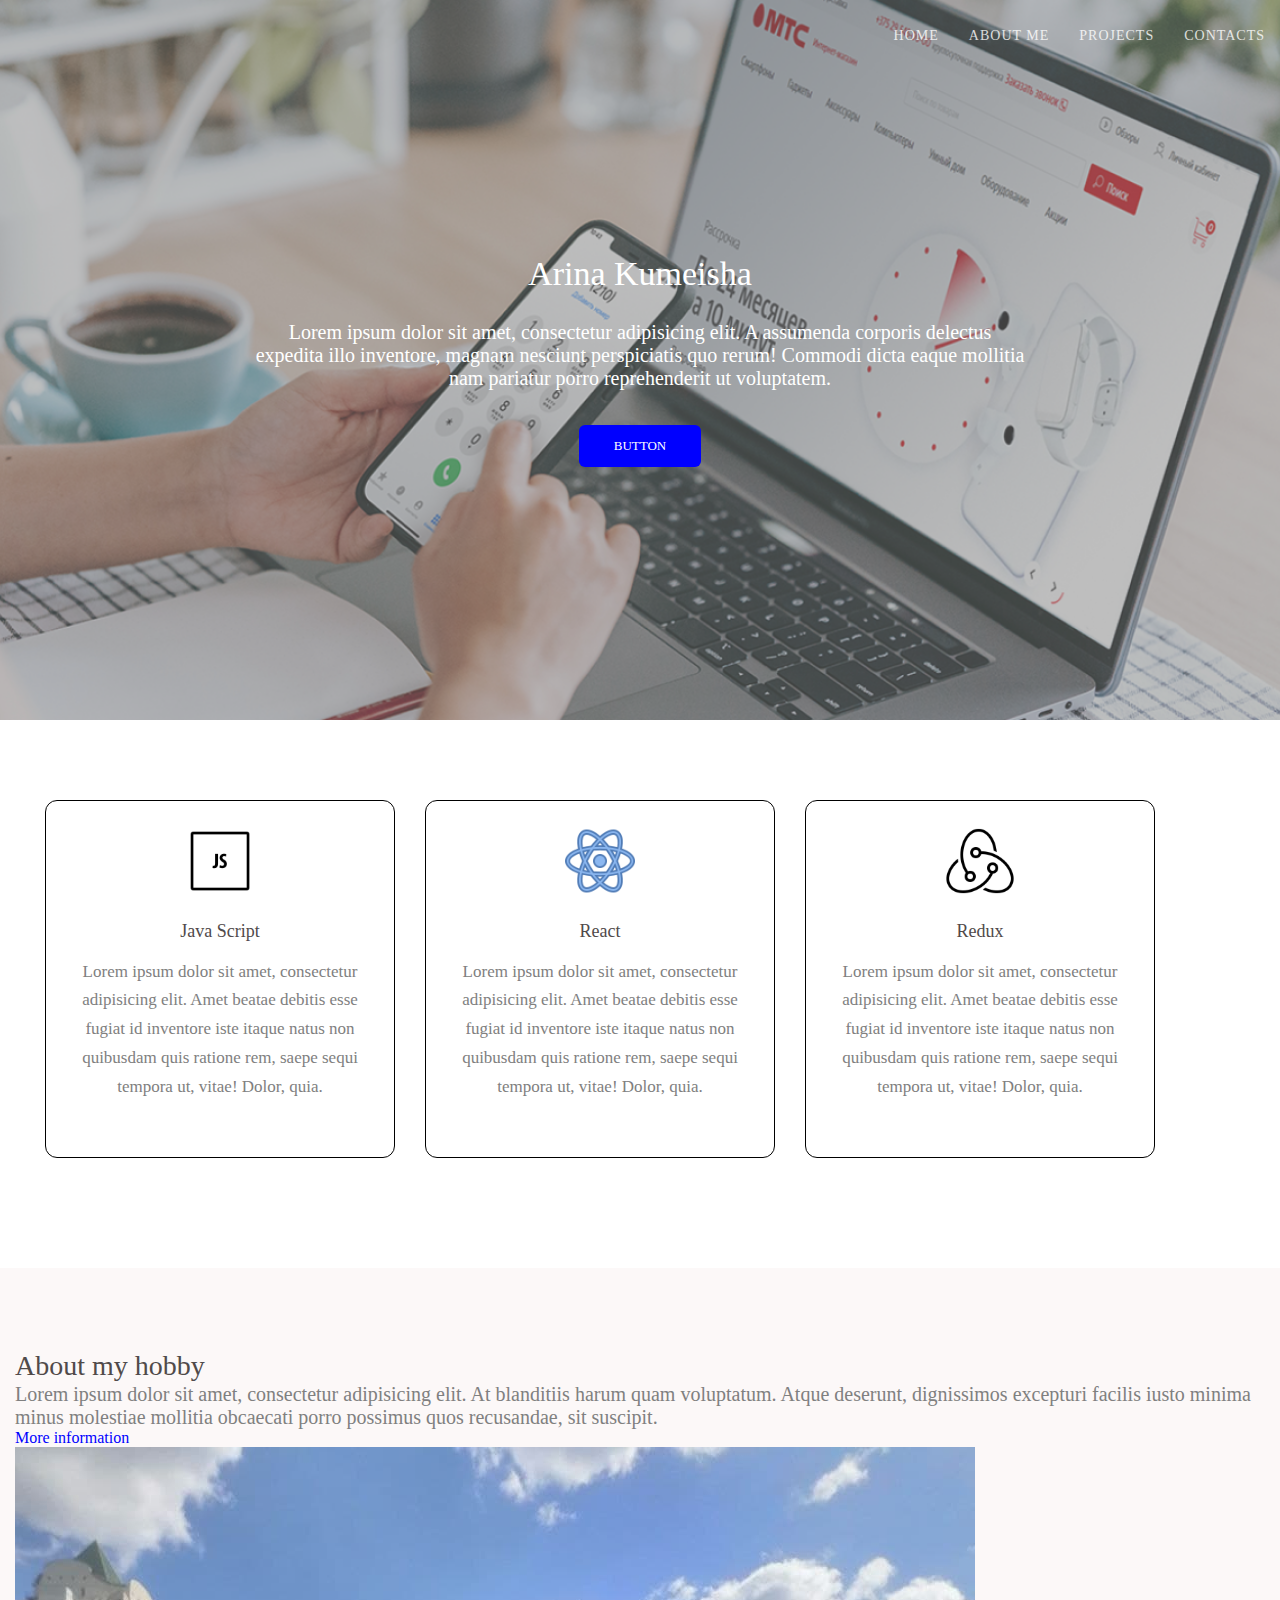
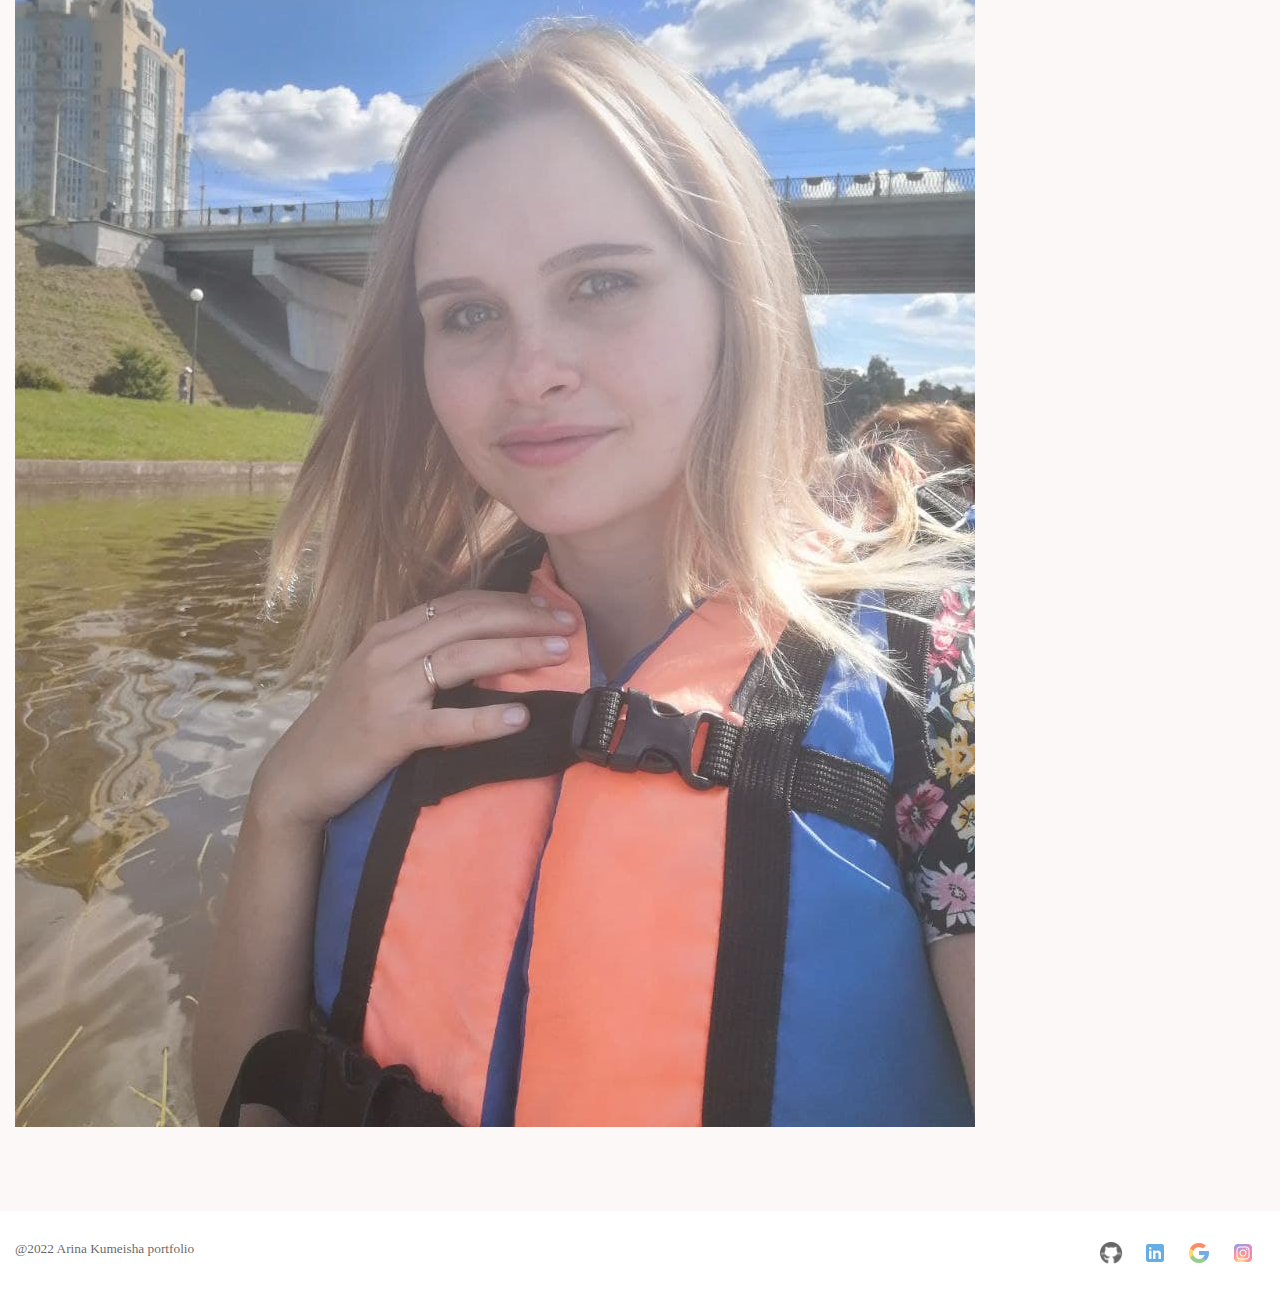
==== index.html @ bc1ef73f "Commit message." ====
<!doctype html>
<html lang="en">
<head>
    <meta charset="UTF-8">
    <meta name="viewport"
          content="width=device-width, user-scalable=no, initial-scale=1.0, maximum-scale=1.0, minimum-scale=1.0">
    <meta http-equiv="X-UA-Compatible" content="ie=edge">
    <title>Document</title>
    <link rel="stylesheet" href="css/main.css">
    <link rel="preconnect" href="https://fonts.googleapis.com">
    <link rel="preconnect" href="https://fonts.gstatic.com" crossorigin>
    <link href="https://fonts.googleapis.com/css2?family=Heebo:wght@100&family=Open+Sans:wght@300;400;700&family=Vollkorn:ital,wght@0,400;0,500;0,600;1,400&display=swap"
          rel="stylesheet">
</head>
<body>
<header class="navbar">
    <div class="container">

        <nav class="navbar-nav">
            <ul>
                <li>
                    <a href="index.html">Home</a>
                </li>
                <li>
                    <a href="components/about.html">About me</a>
                </li>
                <li>
                    <a href="components/projects.html">Projects</a>
                </li>
                <li>
                    <a href="components/contacts.html">Contacts</a>
                </li>
            </ul>
        </nav>
    </div>
</header>

<main>
    <section class="phone" style="background-image: url('css/image/phone.png')">
        <div class="container">
            <h1>Arina Kumeisha</h1>
            <p class="lead">Lorem ipsum dolor sit amet, consectetur adipisicing elit. A assumenda corporis delectus expedita illo
                inventore, magnam nesciunt perspiciatis quo rerum! Commodi dicta eaque mollitia nam pariatur porro
                reprehenderit
                ut voluptatem.
            </p>
            <a href="#" class="btn btn-primary">Button</a>
        </div>
    </section>

    <section class="section-padding">
        <div class="container">
            <div class="skills">

                <div class="skills-col">
                    <div class="skill">
                        <img src="css/image/js.png " alt="js">
                        <h4>Java Script</h4>
                        <p class="lead">Lorem ipsum dolor sit amet, consectetur adipisicing elit. Amet beatae debitis esse fugiat
                            id inventore iste itaque natus non quibusdam quis ratione rem, saepe sequi tempora ut,
                            vitae! Dolor, quia.</p>
                    </div>
                </div>
                <div class="skills-col">
                    <div class="skill">
                        <img src="css/image/react.png " alt="js">
                        <h4>React</h4>
                        <p class="lead">Lorem ipsum dolor sit amet, consectetur adipisicing elit. Amet beatae debitis esse fugiat
                            id inventore iste itaque natus non quibusdam quis ratione rem, saepe sequi tempora ut,
                            vitae! Dolor, quia.</p>
                    </div>
                </div>

                <div class="skills-col">
                    <div class="skill">
                        <img src="css/image/redux.png " alt="js">
                        <h4>Redux</h4>
                        <p class="lead">Lorem ipsum dolor sit amet, consectetur adipisicing elit. Amet beatae debitis esse fugiat
                            id inventore iste itaque natus non quibusdam quis ratione rem, saepe sequi tempora ut,
                            vitae! Dolor, quia.</p>
                    </div>
                </div>

            </div>
        </div>
    </section>


    <section class="section-padding section-grey">
        <div class="container">
            <div class="hobby-section">
                <div class="hobby-text">
                    <h2>About my hobby</h2>
                    <p class="lead">Lorem ipsum dolor sit amet, consectetur adipisicing elit. At blanditiis harum quam voluptatum.
                        Atque deserunt,
                        dignissimos excepturi facilis iusto minima minus molestiae mollitia obcaecati porro possimus
                        quos recusandae, sit suscipit.

                    </p>
                    <a href="#"> More information</a>
                </div>
                <div class="hobby-img">
                    <img src="css/image/photo3.jpg" alt="hobby" class="img-shadow image-rounded">
                </div>

            </div>

        </div>

    </section>
</main>
<footer>
<div class="container">
    <div class="footer-row">
    <small class="footer-copyright">@2022 Arina Kumeisha portfolio</small>
    <ul class="footer-social">
        <li>
            <a href="#">
                <img src="css/image/github.png" alt="git">
            </a>
        </li>

        <li>
            <a href="#">
                <img src="css/image/link.png" alt="linkedin">
            </a>
        </li>

        <li>
            <a href="#">
                <img src="css/image/google.png" alt="gmail">
            </a>
        </li>

        <li>
            <a href="#">
                <img src="css/image/instagram.png" alt="instagram">
            </a>
        </li>
    </ul>
    </div>
</div>
</footer>
</body>
</html>
---- css/main.css ----
/*common*/
*, h1, h2, h3, h4, h5, p, ul, a {
    margin: 0;
    padding: 0;
}

*,
*:before,
*:after {
    box-sizing: border-box;

}

html, body {
    overflow-x: hidden;
}

.body {
    font-family: "Open Sans", sans-serif;
    font-size: 15px;
    line-height: 3.0;
    color: #504a4a;
    display: flex;
    flex-direction: column;
    min-width: 100vh;
    min-height: 90vh;
}

.main {
    flex: 1;
}

a {
    color: blue;
    text-decoration: none;
    transition: all .3s ease;
}

a:not(.btn):hover {
    color: #3f3fa3;
}

p + a:not (.btn) { /*запись обозначает , что когда линк после параграфа не в button, то след стили*/
    font-size: 13px;
    font-weight: 700;
}

h1, h2, h3, h4, h5, h6 {
    line-height: 1.25;
    font-weight: 300;
    color: #504a4a;
}

h1 {
    font-size: 34px;
}

h2 {
    font-size: 28px;
}

h3 {
    font-size: 22px;
}

h4 {
    font-size: 18px;
}

@media (max-width: 992px) {
    h1 {
        font-size: 44px;
    }

    h2 {
        font-size: 33px;
    }

    h3 {
        font-size: 26px;
    }

    h4 {
        font-size: 20px;
    }
}

.section-padding {
    padding-top: 80px;
    padding-bottom: 80px;
}

/*
Universal*/

.container {
    max-width: 1280px;
    width: 100%;
    margin: 0 auto;
    padding-right: 15px;
    padding-left: 15px;
}

.lead {
    font-size: 16px;
    color: grey;
    font-weight: 300;
}

@media (min-width: 992px) {
    .lead {
        font-size: 20px;
    }
}

.btn {
    display: inline-flex;
    align-items: center;
    justify-content: center;
    color: white;
    height: 30px;
    border-radius: 6px;
    padding: 3px 25px;
    transition: 0.1s linear;
    font-size: 13px;
}

@media (min-width: 992px) {
    .btn {
        height: 42px;
        padding: 5px 35px;
    }

}

.btn-primary {
    background-color: blue;
    text-transform: uppercase;
}

.btn-primary:hover {
    background-color: #5e5ef4;
    transform: translate3d(0, -3px, 0);
}

/*navbar*/
.navbar {
    position: absolute;
    display: flex;
    align-items: center;
    width: 100%;
    height: 70px;
    left: 0;
    right: 0;
    z-index: 2;
}

.navbar .container {
    display: flex;
    align-items: center;
    justify-content: center;
    flex-wrap: wrap;
}

.navbar-nav {
    margin-left: auto;
}

.navbar-nav ul {
    display: flex;
    list-style: none;
    margin-left: -15px;
    margin-right: -15px;
}

.navbar-nav li a {
    color: white;
    text-transform: uppercase;
    font-size: 14px;
    letter-spacing: 1px;
    opacity: 0.8;
    transition: opacity 0.3s ease;
}

.navbar-nav li a:hover {
    color: white;
    transform: translate3d(0, -2px, 0);
    opacity: 1;
    font-weight: 600;

}

.navbar-nav li {
    padding-left: 15px;
    padding-right: 15px;
}

@media (max-width: 400px) {
    .navbar-nav ul {
        margin: 0 auto;

    }
}

/*select phone*/
.phone {
    position: relative;
    display: flex;
    align-items: center;
    min-height: 80vh;
    padding-top: 80px;
    padding-bottom: 80px;
    text-align: center;
    background-size: cover;
    background-position: center;
}

.phone:before {
    content: " ";
    position: absolute;
    background-color: grey;
    left: 0;
    right: 0;
    opacity: 0.5;
    width: 100%;
    height: 100%;
}

.phone h1 {
    margin-bottom: 25px;
    color: white;
}

.phone .container {
    max-width: 800px;
    position: relative;
}

.phone p {
    margin-bottom: 35px;
    font-weight: 300;
    color: white;
}


/*skills*/

.skills {
    display: flex;
    align-items: center;
    text-align: center;
    flex-wrap: wrap;
    margin-left: 15px;
    margin-right: 15px;
    text-wrap: normal;
}

.skills-col {
    padding-left: 15px;
    padding-right: 15px;
    margin-bottom: 30px;
}

.skill {
    border: 1px solid black;
    padding: 25px;
    border-radius: 12px;
    width: 350px;
}

@media (max-width: 826px) {
  .skills {
      flex-direction: column;
      align-items: center;
      justify-content: space-between;
  }
      .skill {
          width: 500px;
      }
    }
@media (max-width: 600px){
    .skill {
        width: 430px;
    }
}
@media (max-width: 400px){
    .skill {
        width: 300px;
    }
}

.skill img {
    max-width: 70px;
    margin-bottom: 20px;
}

.skill h4 {
    font-weight: 400;
    margin-bottom: 15px;
}

.skill p {
    margin: 0 auto 30px auto;
    font-size: 17px;
    line-height: 1.7;
}

.section-grey {
    border-right: grey;
    background-color: #fcf8f8;
}

/*footer*/
.footer-row {
    display: flex;
    justify-content: space-between;
    padding-top: 30px;
    padding-bottom: 30px;
}

.footer-copyright {
    opacity: 0.6;
}

.footer-social {
    display: flex;
    list-style: none;
    align-items: center;
}

.footer-social li {
    padding-right: 10px;
    padding-left: 10px;
}

.footer-social a {
    opacity: 0.6;
}

.footer-social a:hover {
    opacity: 1;
}

.footer-social img {
    max-width: 24px;
}
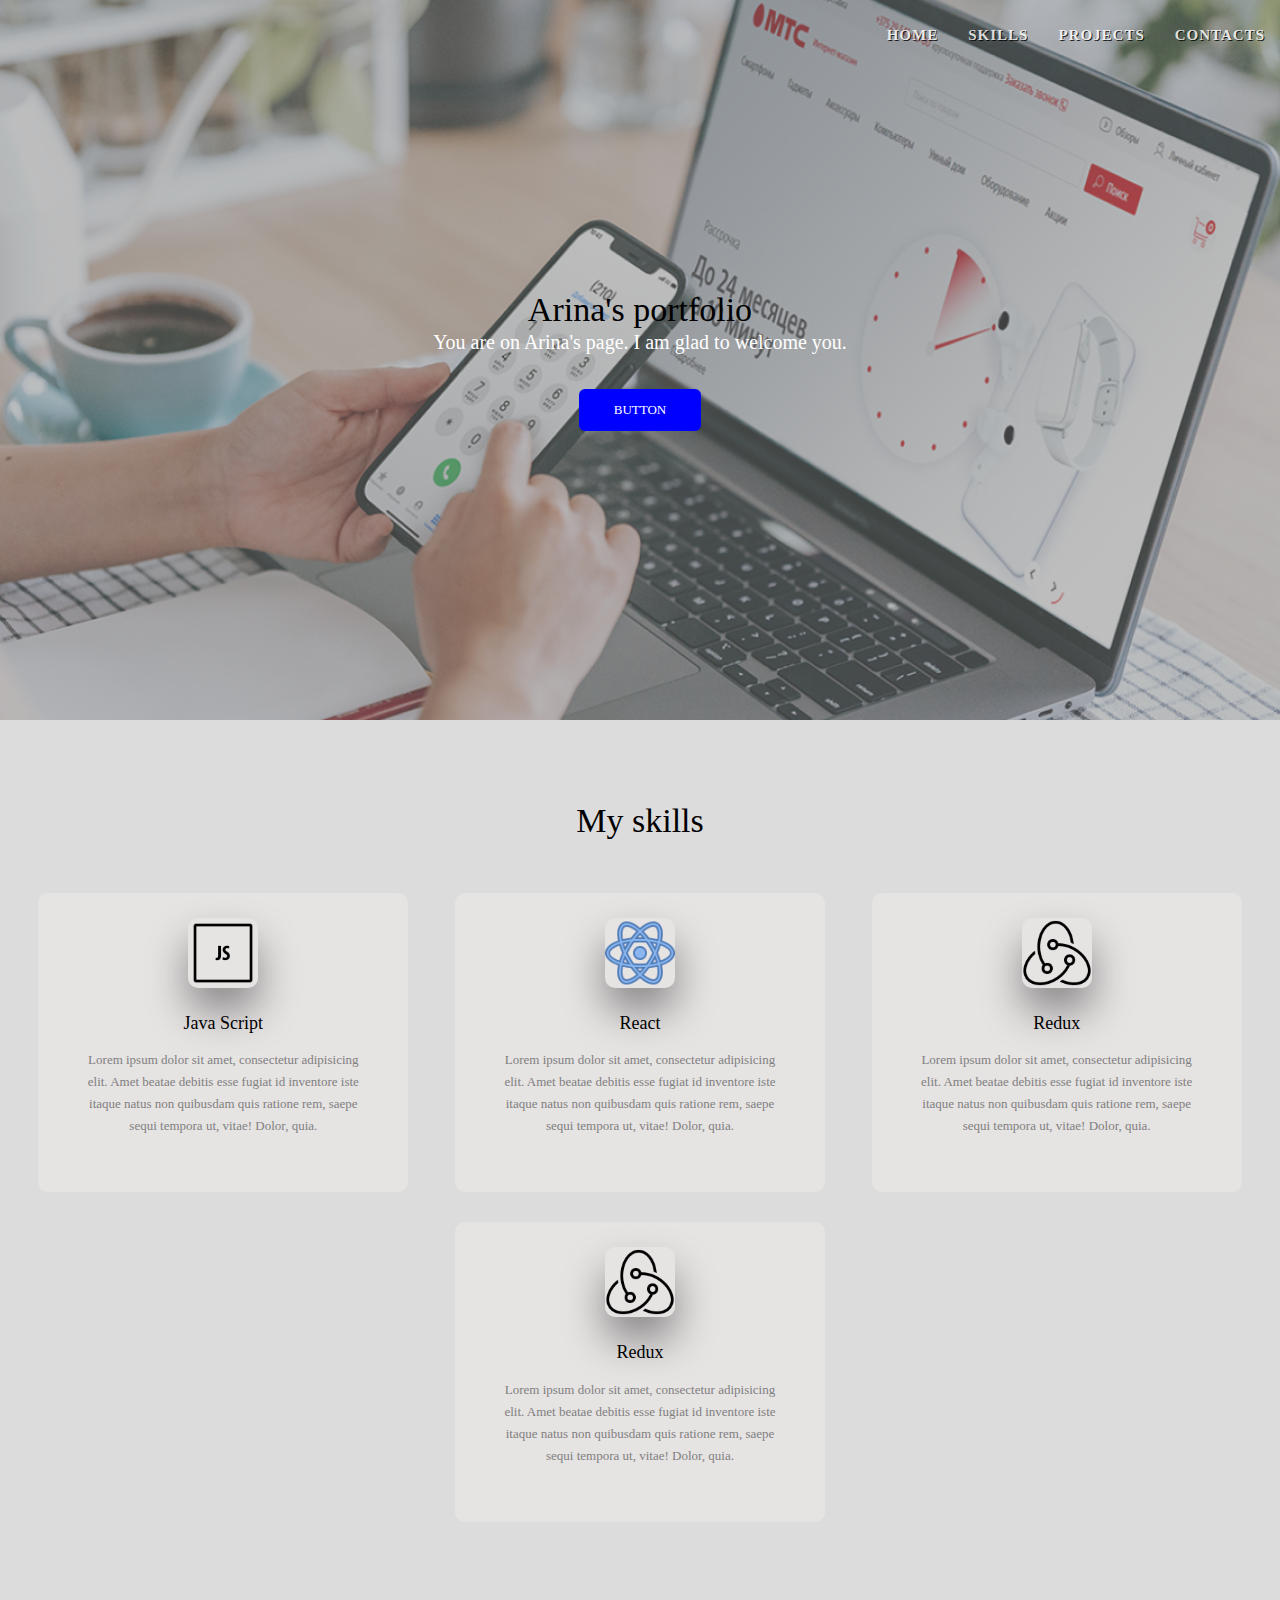
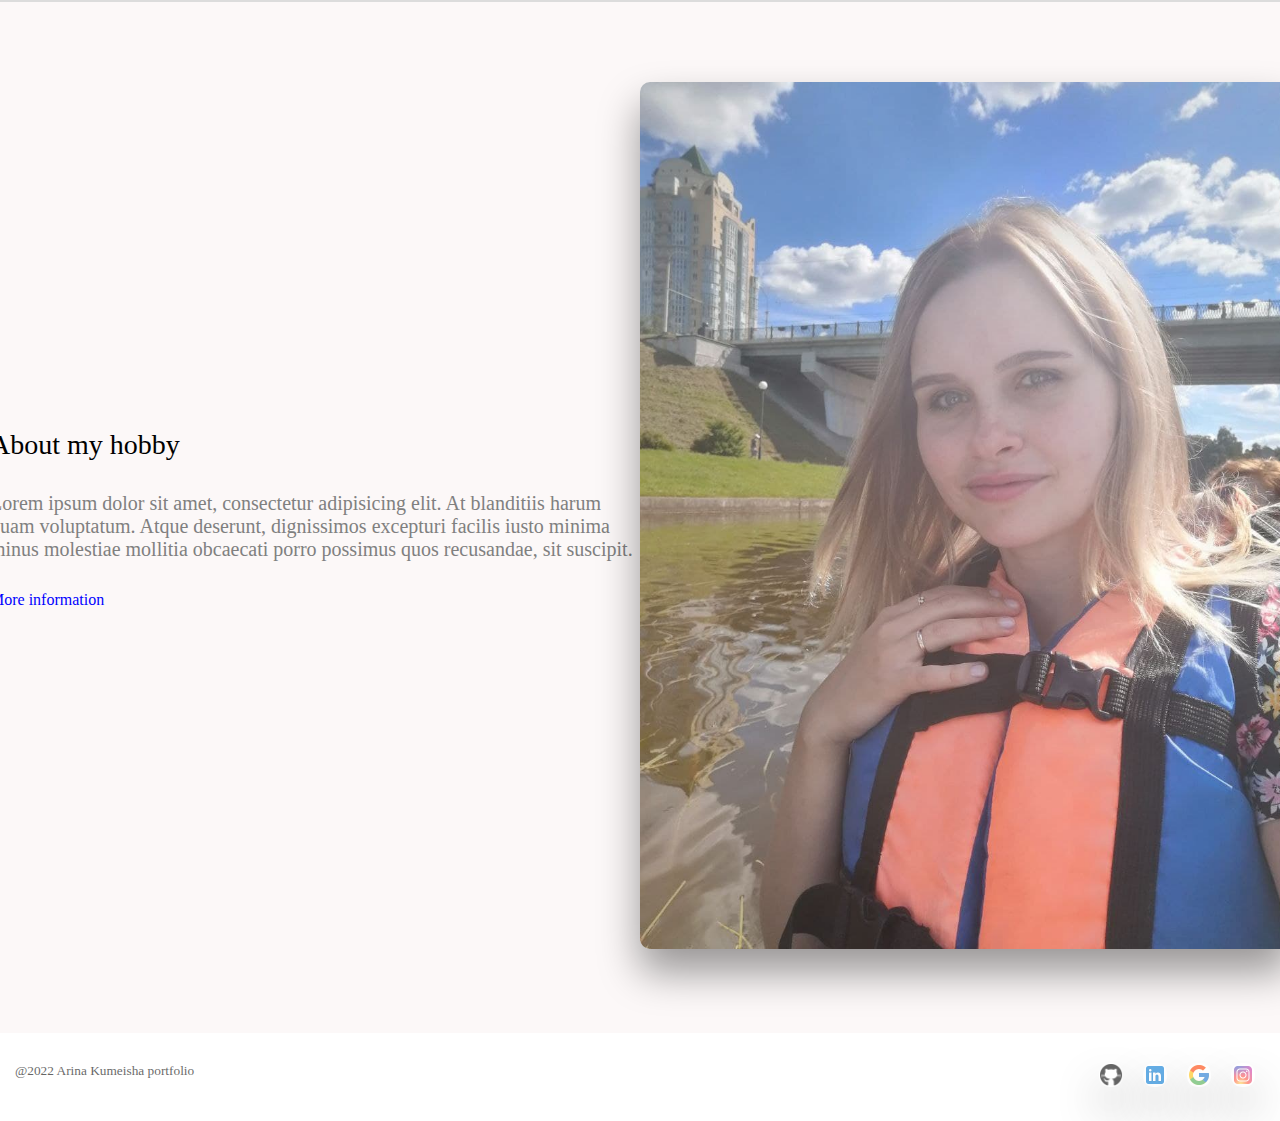
==== commit f7cceda8: "css styles" ====
--- a/index.html
+++ b/index.html
@@ -22,7 +22,7 @@
                     <a href="index.html">Home</a>
                 </li>
                 <li>
-                    <a href="components/about.html">About me</a>
+                    <a href="components/skills.html">Skills</a>
                 </li>
                 <li>
                     <a href="components/projects.html">Projects</a>
@@ -38,67 +38,77 @@
 <main>
     <section class="phone" style="background-image: url('css/image/phone.png')">
         <div class="container">
-            <h1>Arina Kumeisha</h1>
-            <p class="lead">Lorem ipsum dolor sit amet, consectetur adipisicing elit. A assumenda corporis delectus expedita illo
-                inventore, magnam nesciunt perspiciatis quo rerum! Commodi dicta eaque mollitia nam pariatur porro
-                reprehenderit
-                ut voluptatem.
+            <h1>Arina's portfolio</h1>
+            <p class="lead">You are on Arina's page. I am glad to welcome you.
             </p>
             <a href="#" class="btn btn-primary">Button</a>
         </div>
     </section>
 
-    <section class="section-padding">
+    <section class="section-padding section-skills">
         <div class="container">
+            <h1 class="name">My skills</h1>
             <div class="skills">
-
-                <div class="skills-col">
+                <div class="skill-col">
                     <div class="skill">
                         <img src="css/image/js.png " alt="js">
                         <h4>Java Script</h4>
-                        <p class="lead">Lorem ipsum dolor sit amet, consectetur adipisicing elit. Amet beatae debitis esse fugiat
+                        <p class="lead">Lorem ipsum dolor sit amet, consectetur adipisicing elit. Amet beatae debitis
+                            esse fugiat
                             id inventore iste itaque natus non quibusdam quis ratione rem, saepe sequi tempora ut,
                             vitae! Dolor, quia.</p>
                     </div>
                 </div>
-                <div class="skills-col">
+                <div class="skill-col">
                     <div class="skill">
                         <img src="css/image/react.png " alt="js">
                         <h4>React</h4>
-                        <p class="lead">Lorem ipsum dolor sit amet, consectetur adipisicing elit. Amet beatae debitis esse fugiat
+                        <p class="lead">Lorem ipsum dolor sit amet, consectetur adipisicing elit. Amet beatae debitis
+                            esse fugiat
                             id inventore iste itaque natus non quibusdam quis ratione rem, saepe sequi tempora ut,
                             vitae! Dolor, quia.</p>
                     </div>
                 </div>
 
-                <div class="skills-col">
+                <div class="skill-col">
                     <div class="skill">
                         <img src="css/image/redux.png " alt="js">
                         <h4>Redux</h4>
-                        <p class="lead">Lorem ipsum dolor sit amet, consectetur adipisicing elit. Amet beatae debitis esse fugiat
+                        <p class="lead">Lorem ipsum dolor sit amet, consectetur adipisicing elit. Amet beatae debitis
+                            esse fugiat
                             id inventore iste itaque natus non quibusdam quis ratione rem, saepe sequi tempora ut,
                             vitae! Dolor, quia.</p>
                     </div>
                 </div>
-
+                <div class="skill-col">
+                    <div class="skill">
+                        <img src="css/image/redux.png " alt="js">
+                        <h4>Redux</h4>
+                        <p class="lead">Lorem ipsum dolor sit amet, consectetur adipisicing elit. Amet beatae debitis
+                            esse fugiat
+                            id inventore iste itaque natus non quibusdam quis ratione rem, saepe sequi tempora ut,
+                            vitae! Dolor, quia.</p>
+                    </div>
+                </div>
             </div>
         </div>
     </section>
 
-
     <section class="section-padding section-grey">
         <div class="container">
             <div class="hobby-section">
+
                 <div class="hobby-text">
                     <h2>About my hobby</h2>
-                    <p class="lead">Lorem ipsum dolor sit amet, consectetur adipisicing elit. At blanditiis harum quam voluptatum.
+                    <p class="lead">Lorem ipsum dolor sit amet, consectetur adipisicing elit. At blanditiis harum quam
+                        voluptatum.
                         Atque deserunt,
                         dignissimos excepturi facilis iusto minima minus molestiae mollitia obcaecati porro possimus
                         quos recusandae, sit suscipit.
-
                     </p>
                     <a href="#"> More information</a>
                 </div>
+
                 <div class="hobby-img">
                     <img src="css/image/photo3.jpg" alt="hobby" class="img-shadow image-rounded">
                 </div>
@@ -110,36 +120,36 @@
     </section>
 </main>
 <footer>
-<div class="container">
-    <div class="footer-row">
-    <small class="footer-copyright">@2022 Arina Kumeisha portfolio</small>
-    <ul class="footer-social">
-        <li>
-            <a href="#">
-                <img src="css/image/github.png" alt="git">
-            </a>
-        </li>
+    <div class="container">
+        <div class="footer-row">
+            <small class="footer-copyright">@2022 Arina Kumeisha portfolio</small>
+            <ul class="footer-social">
+                <li>
+                    <a href="#">
+                        <img src="css/image/github.png" alt="git">
+                    </a>
+                </li>
 
-        <li>
-            <a href="#">
-                <img src="css/image/link.png" alt="linkedin">
-            </a>
-        </li>
+                <li>
+                    <a href="#">
+                        <img src="css/image/link.png" alt="linkedin">
+                    </a>
+                </li>
 
-        <li>
-            <a href="#">
-                <img src="css/image/google.png" alt="gmail">
-            </a>
-        </li>
+                <li>
+                    <a href="#">
+                        <img src="css/image/google.png" alt="gmail">
+                    </a>
+                </li>
 
-        <li>
-            <a href="#">
-                <img src="css/image/instagram.png" alt="instagram">
-            </a>
-        </li>
-    </ul>
+                <li>
+                    <a href="#">
+                        <img src="css/image/instagram.png" alt="instagram">
+                    </a>
+                </li>
+            </ul>
+        </div>
     </div>
-</div>
 </footer>
 </body>
 </html>--- a/css/main.css
+++ b/css/main.css
@@ -2,7 +2,10 @@
 *, h1, h2, h3, h4, h5, p, ul, a {
     margin: 0;
     padding: 0;
-}
+
+}
+
+/*h1{text-shadow: 2px 1px 2px gainsboro}*/
 
 *,
 *:before,
@@ -22,8 +25,8 @@
     color: #504a4a;
     display: flex;
     flex-direction: column;
-    min-width: 100vh;
-    min-height: 90vh;
+    min-width: 120vh;
+    min-height: 120vh;
 }
 
 .main {
@@ -48,7 +51,11 @@
 h1, h2, h3, h4, h5, h6 {
     line-height: 1.25;
     font-weight: 300;
-    color: #504a4a;
+    /*color: #504a4a;*/
+}
+
+li {
+    text-shadow: 1px 1px 0 black;
 }
 
 h1 {
@@ -88,6 +95,10 @@
 .section-padding {
     padding-top: 80px;
     padding-bottom: 80px;
+}
+
+img {
+    max-width: 100%;
 }
 
 /*
@@ -143,6 +154,11 @@
     transform: translate3d(0, -3px, 0);
 }
 
+img {
+    box-shadow: 0 23px 40px rgba(0, 0, 0, 0.4);
+    border-radius: 10px;
+}
+
 /*navbar*/
 .navbar {
     position: absolute;
@@ -175,19 +191,18 @@
 
 .navbar-nav li a {
     color: white;
+    font-size: 15px;
     text-transform: uppercase;
-    font-size: 14px;
     letter-spacing: 1px;
     opacity: 0.8;
     transition: opacity 0.3s ease;
+    font-weight: 600;
 }
 
 .navbar-nav li a:hover {
-    color: white;
+    color: red;
     transform: translate3d(0, -2px, 0);
     opacity: 1;
-    font-weight: 600;
-
 }
 
 .navbar-nav li {
@@ -226,10 +241,6 @@
     height: 100%;
 }
 
-.phone h1 {
-    margin-bottom: 25px;
-    color: white;
-}
 
 .phone .container {
     max-width: 800px;
@@ -244,49 +255,43 @@
 
 
 /*skills*/
+.name {
+    text-align: center;
+    margin-bottom: 20px;
+
+}
+
+.section-skills {
+    background-color: gainsboro;
+}
 
 .skills {
+    position: relative;
     display: flex;
     align-items: center;
     text-align: center;
+    justify-content: space-around;
     flex-wrap: wrap;
-    margin-left: 15px;
-    margin-right: 15px;
-    text-wrap: normal;
-}
-
-.skills-col {
+
+}
+
+.skills li {
+    color: #3f3fa3;
+}
+
+.skill-col {
     padding-left: 15px;
     padding-right: 15px;
     margin-bottom: 30px;
+    margin-top: 30px;
+    width: 100%;
+    max-width: 100%;
 }
 
 .skill {
-    border: 1px solid black;
     padding: 25px;
-    border-radius: 12px;
-    width: 350px;
-}
-
-@media (max-width: 826px) {
-  .skills {
-      flex-direction: column;
-      align-items: center;
-      justify-content: space-between;
-  }
-      .skill {
-          width: 500px;
-      }
-    }
-@media (max-width: 600px){
-    .skill {
-        width: 430px;
-    }
-}
-@media (max-width: 400px){
-    .skill {
-        width: 300px;
-    }
+    border-radius: 10px;
+    background-color: #e6e3e3;
 }
 
 .skill img {
@@ -300,22 +305,124 @@
 }
 
 .skill p {
+    max-width: 280px;
     margin: 0 auto 30px auto;
-    font-size: 17px;
+    font-size: 13px;
     line-height: 1.7;
 }
 
+@media (min-width: 756px) {
+    .skill-col {
+        max-width: 400px;
+        width: 100%;
+        margin-bottom: 0;
+
+    }
+}
+
 .section-grey {
-    border-right: grey;
+    border-top: grey;
     background-color: #fcf8f8;
 }
 
+/*"hobby-section"*/
+.hobby-section {
+    display: flex;
+    align-items: center;
+    flex-wrap: wrap;
+}
+
+.hobby-img {
+    order: -1;
+    margin-bottom: 40px;
+}
+
+.hobby-section h2, p {
+    margin-bottom: 30px;
+}
+
+@media (min-width: 768px) {
+    .hobby-section {
+        margin-right: -25px;
+        margin-left: -25px;
+    }
+
+    .hobby-img {
+        order: initial;
+        margin-bottom: 0;
+    }
+
+    .hobby-img, .hobby-text {
+        max-width: 50%;
+        width: 100%;
+
+    }
+}
+
+/*
+project*/
+
+.project {
+    display: flex;
+    text-align: center;
+    position: relative;
+    min-height: 50vh;
+    min-width: 80vh;
+    background-size: cover;
+    background-position: left;
+}
+
+.project h1 {
+    font-weight: 300;
+    padding-top: 100px;
+    font-size: 40px;
+    color: white;
+}
+
+.project .container {
+    max-width: 800px;
+    position: relative;
+}
+
+.project:before {
+    content: " ";
+    position: absolute;
+    width: 100%;
+    height: 100%;
+    opacity: 0.5;
+    color: white;
+    background-color: #8a69ed;
+}
+
+.img-project {
+    width: 300px;
+}
+
+.projects {
+    display: flex;
+    flex-wrap: wrap;
+    justify-content: space-between;
+}
+.one-project{
+    width: 350px;
+    border: 1px solid black;
+    border-radius: 10px;
+    margin: 30px 30px;
+    padding: 25px;
+}
 /*footer*/
+
+.footer-row .container {
+    background-color: #531e1e;
+    position: relative;
+}
+
 .footer-row {
     display: flex;
     justify-content: space-between;
     padding-top: 30px;
     padding-bottom: 30px;
+
 }
 
 .footer-copyright {
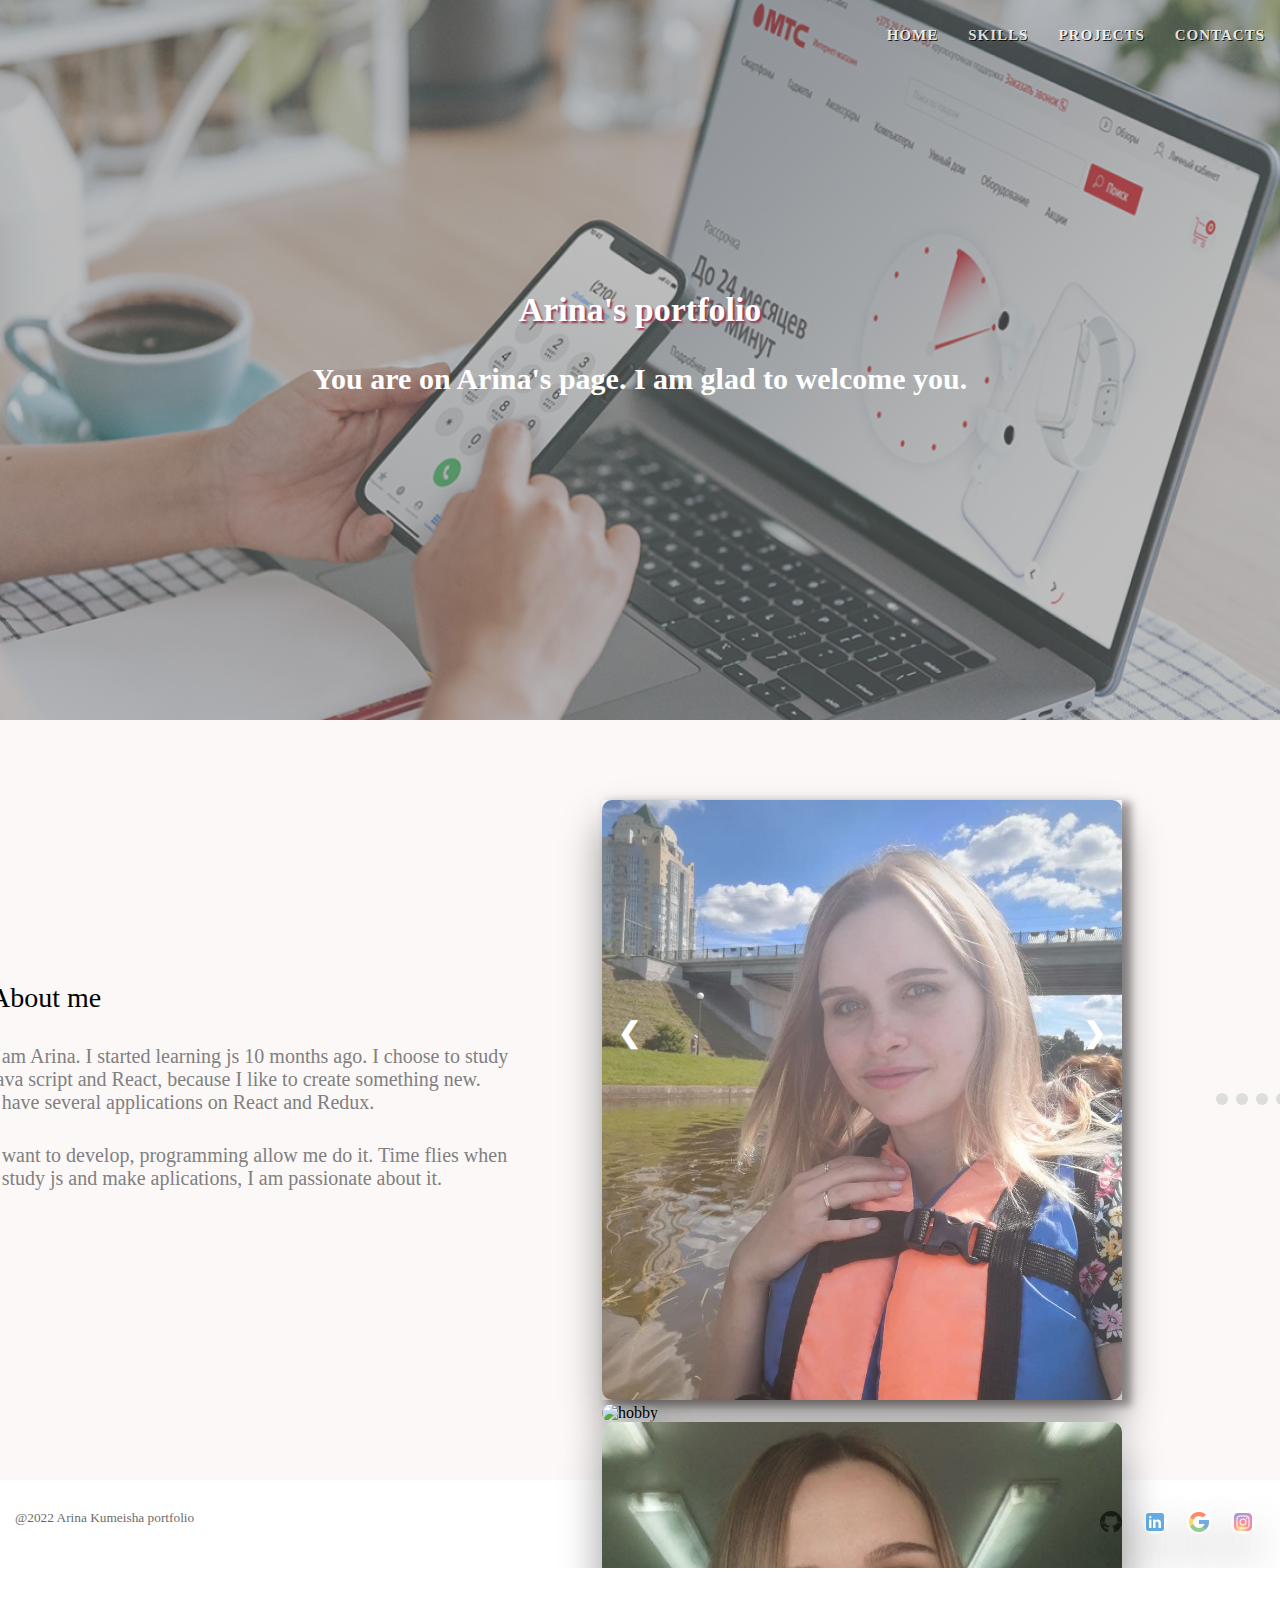
==== commit 606e2b5c: "slider photo" ====
--- a/index.html
+++ b/index.html
@@ -41,56 +41,7 @@
             <h1>Arina's portfolio</h1>
             <p class="lead">You are on Arina's page. I am glad to welcome you.
             </p>
-            <a href="#" class="btn btn-primary">Button</a>
-        </div>
-    </section>
-
-    <section class="section-padding section-skills">
-        <div class="container">
-            <h1 class="name">My skills</h1>
-            <div class="skills">
-                <div class="skill-col">
-                    <div class="skill">
-                        <img src="css/image/js.png " alt="js">
-                        <h4>Java Script</h4>
-                        <p class="lead">Lorem ipsum dolor sit amet, consectetur adipisicing elit. Amet beatae debitis
-                            esse fugiat
-                            id inventore iste itaque natus non quibusdam quis ratione rem, saepe sequi tempora ut,
-                            vitae! Dolor, quia.</p>
-                    </div>
-                </div>
-                <div class="skill-col">
-                    <div class="skill">
-                        <img src="css/image/react.png " alt="js">
-                        <h4>React</h4>
-                        <p class="lead">Lorem ipsum dolor sit amet, consectetur adipisicing elit. Amet beatae debitis
-                            esse fugiat
-                            id inventore iste itaque natus non quibusdam quis ratione rem, saepe sequi tempora ut,
-                            vitae! Dolor, quia.</p>
-                    </div>
-                </div>
-
-                <div class="skill-col">
-                    <div class="skill">
-                        <img src="css/image/redux.png " alt="js">
-                        <h4>Redux</h4>
-                        <p class="lead">Lorem ipsum dolor sit amet, consectetur adipisicing elit. Amet beatae debitis
-                            esse fugiat
-                            id inventore iste itaque natus non quibusdam quis ratione rem, saepe sequi tempora ut,
-                            vitae! Dolor, quia.</p>
-                    </div>
-                </div>
-                <div class="skill-col">
-                    <div class="skill">
-                        <img src="css/image/redux.png " alt="js">
-                        <h4>Redux</h4>
-                        <p class="lead">Lorem ipsum dolor sit amet, consectetur adipisicing elit. Amet beatae debitis
-                            esse fugiat
-                            id inventore iste itaque natus non quibusdam quis ratione rem, saepe sequi tempora ut,
-                            vitae! Dolor, quia.</p>
-                    </div>
-                </div>
-            </div>
+          <!--  <a href="#" class="btn btn-primary">Button</a>-->
         </div>
     </section>
 
@@ -99,25 +50,49 @@
             <div class="hobby-section">
 
                 <div class="hobby-text">
-                    <h2>About my hobby</h2>
-                    <p class="lead">Lorem ipsum dolor sit amet, consectetur adipisicing elit. At blanditiis harum quam
-                        voluptatum.
-                        Atque deserunt,
-                        dignissimos excepturi facilis iusto minima minus molestiae mollitia obcaecati porro possimus
-                        quos recusandae, sit suscipit.
-                    </p>
-                    <a href="#"> More information</a>
+                    <h2>About me</h2>
+                    <p class="lead">I am Arina. I started learning js 10 months ago. I choose to study java script and
+                        React, because
+                        I like to create something new.
+                        <br> I have several applications on React and Redux.</p>
+                    <p class="lead"> I want to develop, programming allow me do it.
+                        Time flies when I study js and make aplications, I am passionate about it.</p>
                 </div>
 
                 <div class="hobby-img">
-                    <img src="css/image/photo3.jpg" alt="hobby" class="img-shadow image-rounded">
+                    <div class="slider">
+                        <div class="item">
+                            <img src="css/image/photo3.jpg" alt="hobby">
+                        </div>
+
+                        <div class="item">
+                            <img src="css/image/photo5.jpg" alt="hobby" class="img-shadow image-rounded">
+                        </div>
+
+                        <div class="item">
+                            <img src="css/image/photo2.jpg" alt="hobby" class="img-shadow image-rounded">
+                        </div>
+
+                        <div class="item">
+                            <img src="css/image/photo4.jpg" alt="hobby" class="img-shadow image-rounded">
+                        </div>
+                        <a class="prev" onclick="minusSlide()">&#10094;</a>
+                        <a class="next"  onclick="plusSlide()">&#10095;</a>
+                    </div>
+
+
                 </div>
 
+                <div class="slider-dots">
+                    <span class="slider-dots_item" onclick="currentSlide(1)"></span>
+                    <span class="slider-dots_item" onclick="currentSlide(2)"></span>
+                    <span class="slider-dots_item" onclick="currentSlide(3)"></span>
+                    <span class="slider-dots_item" onclick="currentSlide(4)"></span>
+                </div>
             </div>
-
         </div>
-
     </section>
+    <script src="script.js"></script>
 </main>
 <footer>
     <div class="container">
@@ -125,25 +100,24 @@
             <small class="footer-copyright">@2022 Arina Kumeisha portfolio</small>
             <ul class="footer-social">
                 <li>
-                    <a href="#">
+                    <a href="https://github.com/ArinaKumeisha">
                         <img src="css/image/github.png" alt="git">
                     </a>
                 </li>
 
                 <li>
-                    <a href="#">
+                    <a href="https://www.linkedin.com/in/arina-kumeisha-3051ab221/">
                         <img src="css/image/link.png" alt="linkedin">
                     </a>
                 </li>
 
                 <li>
-                    <a href="#">
-                        <img src="css/image/google.png" alt="gmail">
-                    </a>
+                    <a href="mailto:arinanozdracheva2021@gmail.com">
+                        <img src="css/image/google.png" alt="gmail"></a>
                 </li>
 
                 <li>
-                    <a href="#">
+                    <a href="https://www.instagram.com/arinakumeisha/">
                         <img src="css/image/instagram.png" alt="instagram">
                     </a>
                 </li>
--- a/css/main.css
+++ b/css/main.css
@@ -249,10 +249,17 @@
 
 .phone p {
     margin-bottom: 35px;
-    font-weight: 300;
-    color: white;
-}
-
+    font-weight: bold;
+    color: white;
+    font-size: 30px;
+}
+.phone h1 {
+    margin-bottom: 30px;
+    font-weight: bold;
+    color: white;
+    text-shadow: #993353 2px 2px 2px;
+;
+}
 
 /*skills*/
 .name {
@@ -330,6 +337,7 @@
     display: flex;
     align-items: center;
     flex-wrap: wrap;
+    justify-content: space-between;
 }
 
 .hobby-img {
@@ -339,6 +347,85 @@
 
 .hobby-section h2, p {
     margin-bottom: 30px;
+}
+.slider {
+    max-width: 100%;
+    position: relative;
+    margin: auto;
+    height: 600px;
+    box-shadow: 7px 4px 8px 2px #a59f9f;
+}
+/* Картинка мастабируется по отношению к родительскому элементу */
+.slider .item img {
+    object-fit: cover;
+    width: 100%;
+    height: 600px;
+}
+/* Кнопки вперед и назад */
+.prev,  .next {
+    cursor: pointer;
+    position: absolute;
+    width: auto;
+    top: 200px;
+    padding: 16px;
+    color: white;
+    font-weight: bold;
+    font-size: 28px;
+    transition: 0.6s ease;
+    border-radius: 0 3px 3px 0;
+}
+ .next {
+    right: 0;
+    border-radius: 3px 0 0 3px;
+}
+/* При наведении на кнопки добавляем фон кнопок */
+ .prev:hover,
+ .next:hover {
+    background-color: rgba(0, 0, 0, 0.8);
+     color: white;
+}
+/* Заголовок слайда */
+
+/* Кружочки */
+.slider-dots {
+    text-align: center;
+}
+.slider-dots_item {
+    cursor: pointer;
+    height: 12px;
+    width: 12px;
+    margin: 0 2px;
+    background-color: #ddd;
+    border-radius: 50%;
+    display: inline-block;
+    transition: background-color 0.6s ease;
+}
+.active,
+.slider-dots_item:hover {
+    background-color: #aaa;
+}
+/* Анимация слайдов */
+.slider .item {
+    -webkit-animation-name: fade;
+    -webkit-animation-duration: 1.5s;
+    animation-name: fade;
+    animation-duration: 1.5s;
+}
+@-webkit-keyframes fade {
+    from {
+        opacity: .4
+    }
+    to {
+        opacity: 1
+    }
+}
+@keyframes fade {
+    from {
+        opacity: .4
+    }
+    to {
+        opacity: 1
+    }
 }
 
 @media (min-width: 768px) {
@@ -348,13 +435,14 @@
     }
 
     .hobby-img {
+        position: relative;
         order: initial;
         margin-bottom: 0;
     }
 
     .hobby-img, .hobby-text {
         max-width: 50%;
-        width: 100%;
+        width: 40%;
 
     }
 }
@@ -371,14 +459,17 @@
     background-size: cover;
     background-position: left;
 }
-
+.one-project:hover {
+    background-color: rgba(226, 221, 221, 0.8);
+    opacity: 0.7;
+    min-width: 50vh;
+}
 .project h1 {
     font-weight: 300;
     padding-top: 100px;
     font-size: 40px;
     color: white;
 }
-
 .project .container {
     max-width: 800px;
     position: relative;
@@ -394,21 +485,31 @@
     background-color: #8a69ed;
 }
 
-.img-project {
-    width: 300px;
-}
 
 .projects {
     display: flex;
     flex-wrap: wrap;
-    justify-content: space-between;
-}
-.one-project{
-    width: 350px;
+    justify-content: space-around;
+
+}
+.one-project {
+    max-width: 350px;
     border: 1px solid black;
     border-radius: 10px;
     margin: 30px 30px;
-    padding: 25px;
+    padding: 15px;
+    background-color: #fcf3f3;
+    box-shadow: 7px 4px 8px 2px #a59f9f;
+}
+
+.one-project h4 {
+  margin-top: 35px;
+}
+
+@media (max-width: 1060px) {
+    .projects {
+        justify-content: center;
+    }
 }
 /*footer*/
 
